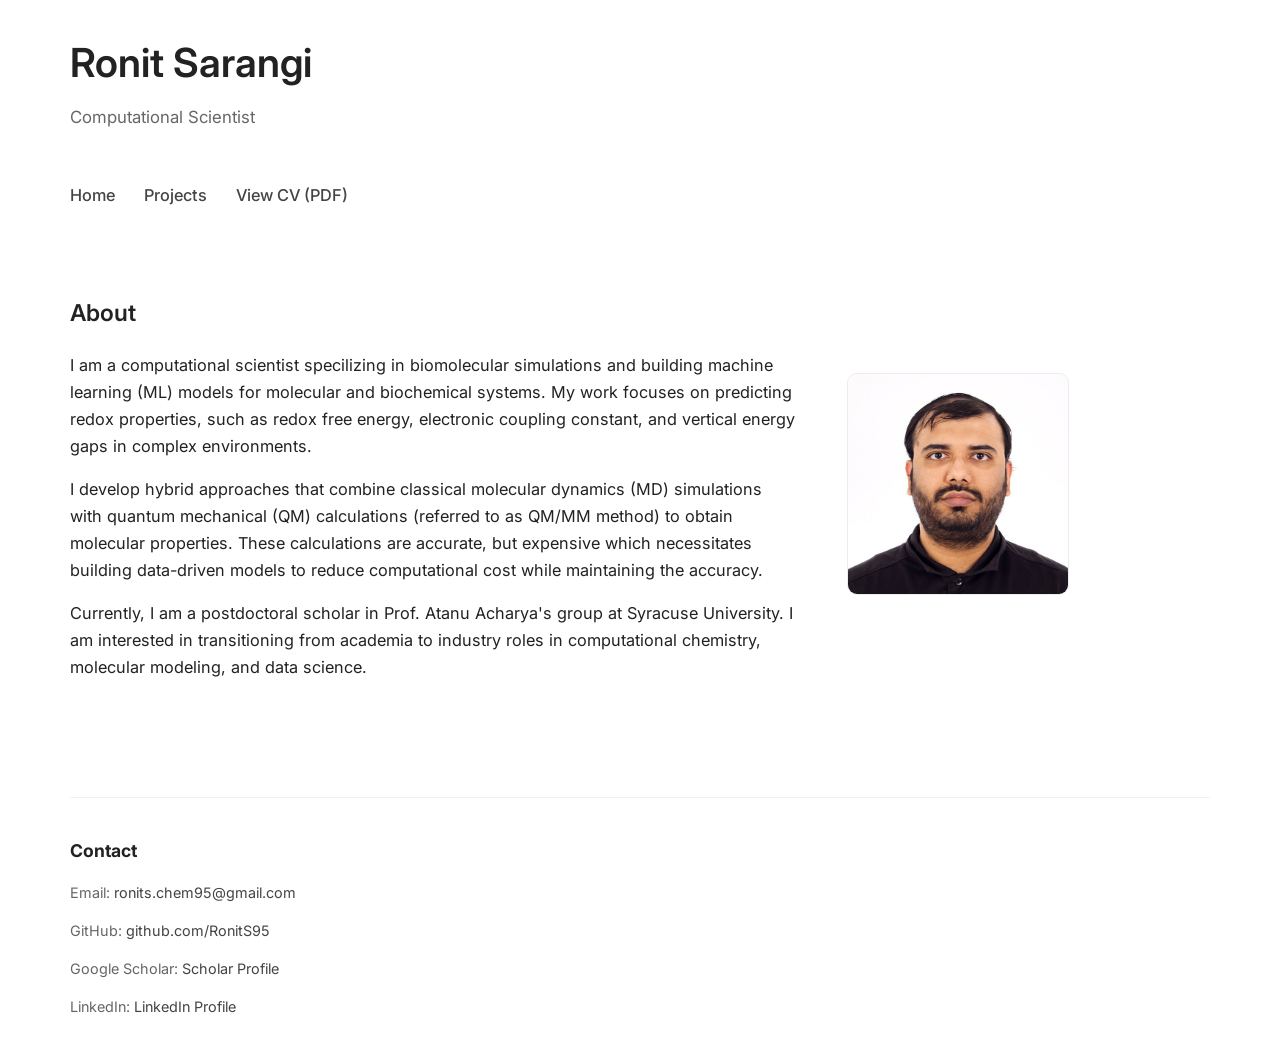
==== index.html @ 6b067dc4 "Initial portfolio upload" ====
<!DOCTYPE html>
<html lang="en">
    <head>
        <link rel="preconnect" href="https://fonts.googleapis.com">
        <link rel="preconnect" href="https://fonts.gstatic.com" crossorigin>
        <link href="https://fonts.googleapis.com/css2?family=Inter:wght@300;400;500;600&display=swap" rel="stylesheet">

        <meta charset="UTF-8">
        <title>Ronit Sarangi | Computational Scientist</title>
        <link rel="stylesheet" href="style.css">
    </head>

    <body>
        <header>
            <h1>Ronit Sarangi</h1>
            <p class="subtitle">Computational Scientist</p>
        </header>

        <nav>
            <a href="index.html">Home</a>
            <a href="projects.html">Projects</a>
            
            <a class="cv_button" href="assets/Resume_Ronit_Sarangi.pdf" target="_blank">
                View CV (PDF)
            </a>
        </nav>
        
        <main>
            <section class="about-section">
                <div class="about-text">

                    <h2>About</h2>
                    <p>
                    I am a computational scientist specilizing in biomolecular simulations and building
                    machine learning (ML) models for molecular and biochemical systems. My work focuses 
                    on predicting redox properties, such as redox free energy, electronic coupling 
                    constant, and vertical energy gaps in complex environments.  
                    </p>

                    <p>
                    I develop hybrid approaches that combine classical molecular dynamics (MD) simulations 
                    with quantum mechanical (QM) calculations (referred to as QM/MM method) to obtain 
                    molecular properties. These calculations are accurate, but expensive which necessitates 
                    building data-driven models to reduce computational cost while maintaining the accuracy. 
                    </p>

                    <p>
                    Currently, I am a postdoctoral scholar in Prof. Atanu Acharya's group at Syracuse University.
                    I am interested in transitioning from academia to industry roles in computational chemistry, 
                    molecular modeling, and data science. 
                    </p>
                </div>

                <div class="profile-image">
                    <img src="assets/1.jpg" alt="Profile photo">
                </div>

            </section>
        </main>

    <footer id="contact">

        <h3>Contact</h3>

        <p>Email: 
            <a href="mailto:ronits.chem95@gmail.com">
            ronits.chem95@gmail.com
            </a>
        </p>

        <p>GitHub: 
            <a href="https://github.com/RonitS95" target="_blank">
                github.com/RonitS95 
            </a>
        </p>

        <p>
            Google Scholar:
            <a href="https://scholar.google.com/citations?user=qcAlk1kAAAAJ&hl=en&oi=ao" target="_blank">
                Scholar Profile
            </a>
        </p>

        <p>
            LinkedIn: 
            <a href="https://linkedin.com/in/ronit-sarangi-21043a260" target="_blank">
                LinkedIn Profile
            </a>
        </p>
    </footer>

    </body>
</html>
---- style.css ----
body {
    /*font-family: -apple-system, BlinkMacSystemFont, "Segoe UI", sans-serif; */
    font-family: 'Inter', sans-serif;
    font-size: 1.02rem;
    line-height: 1.65;

    margin: 30px auto;
    max-width: 1140px;
    padding: 0 24px;

    color: #222;
    background-color: #ffffff;

    /* comment this out when finished */
    /*outline: 1px solid red;*/
}

/* ---------- Typography ---------- */

h1 {
    font-size: 2.5rem;
    font-weight: 600;
    margin-bottom: 8px;
}

h2 {
    font-size: 1.45rem;
    font-weight: 600;
    line-height: 1.3;
    margin-bottom: 24px;
}

.subtitle {
    color: #666;
    font-size: 1.05rem;
    margin-top: 0;
}

/* ---------- Navigation ---------- */

nav {
    margin: 50px 0 70px 0;
}

nav a {
    margin-right: 24px;
    text-decoration: none;
    color: #444;
    font-weight: 500;
    transition: color 0.2s ease;
}

nav a:hover {
    color: #000;
    text-decoration: underline;
}

.cv-button {
    margin-left: 10px;
    padding: 6px 12px;
    border: 1px solid #ddd;
    border-radius: 6px;
    text-decoration: none;
    color: #222;
    font-weight: 500;

    transition: all 0.2s ease;
}

.cv-button:hover {
    border-color: #aaa;
    color: #000;
}

/* ---------- Homepage About Section ---------- */

.about-section {
    display: flex;
    gap: 50px;
    align-items: center;
    margin-top: 60px;
}

.about-text {
    flex: 2;
}

.profile-image {
    flex: 1;
}

.profile-image img {
    width: 220px;
    height: 220px;
    object-fit: cover;
    border-radius: 10px;
    border: 1px solid #ececec
}

/* ---------- Project Sections ---------- */

.project {
    margin-top: 60px;
    margin-bottom: 100px;
    padding-bottom: 20px;
    border-bottom: 1px solid #f0f0f0;
}

.project-content {
    display: flex;
    gap: 40px;
    align-items: flex-start;
}

.project-text {
    flex: 2;
}

.project-image {
    flex: 1;
}

.project-image img {
    width: 100%;
    height: auto;
    border-radius: 10px;
    border: 1px solid #e5e5e5;
}

.project h2 {
    line-height: 1.3;
    margin-bottom: 25px;
}

.paper-link {
    margin-top: 8px;
    font-size: 0.95rem;
    color: #666;
}

.paper-link a {
    color: #444;
    text-decoration: none;
}

.paper-link a:hover {
    text-decoration: underline;
}

.tools {
    margin-top: 20px;
    color: #666;
    font-size: 0.95rem;
}

/* ---------- Additional Project ---------- */
.archive-link {
    margin-top: 12px;
    color: #666;
    font-size: 0.97rem;
}

.archive-link a {
    color: #444;
    text-decoration: none;
}

.archive-link a:hover {
    text-decoration: underline;
}

.back-link {
    margin-top: 14px;
    font-size: 0.95rem;
}

.back-link a {
    color: #444;
    text-decoration: none;
}

.back-link a:hover {
    text-decoration: underline;
}

.archive-grid {
    display: grid;
    grid-template-columns: repeat(auto-fit, minmax(280px, 1fr));
    gap: 36px;
    margin-top: 50px;
}

.archive-card img {
    width: 100%;
    aspect-ratio: 4 / 3;
    object-fit: cover;
    transition: translateY(-3px);
    border-radius: 10px;
    border: 1px solid #ececec;
}

.archive-card:hover {
    transform: translateY(-3px);
}

.archive-card h3 {
    margin-top: 16px;
    margin-bottom: 8px;
    font-size: 1.05rem;
    line-height: 1.35;
}

.archive-card p {
    font-size: 0.95rem;
    color: #666;
    line-height: 1.5;
}

/* ---------- Footer ---------- */

footer {
    margin-top: 100px;
    padding-top: 20px;
    font-size: 0.9rem;
    color: #666;
    border-top: 1px solid #f0f0f0;
}

footer h3 {
    font-size: 1.1rem;
    margin-bottom: 16px;
    color: #222;
}

footer p {
    margin-bottom: 10px;
}

footer a {
    color: #444;
    text-decoration: none;
}

footer a:hover {
    text-decoration: underline;
}

/* ---------- Responsive Design ---------- */

@media (max-width: 768px) {
    body {
        margin: 40px auto;
    }
    .project-content {
        flex-direction: column;
    }
    .about-section {
        flex-direction: column-reverse;
        align-items: flex-start;
    }
    .profile-image img {
        width: 180px;
        height: 180px;
    }
}
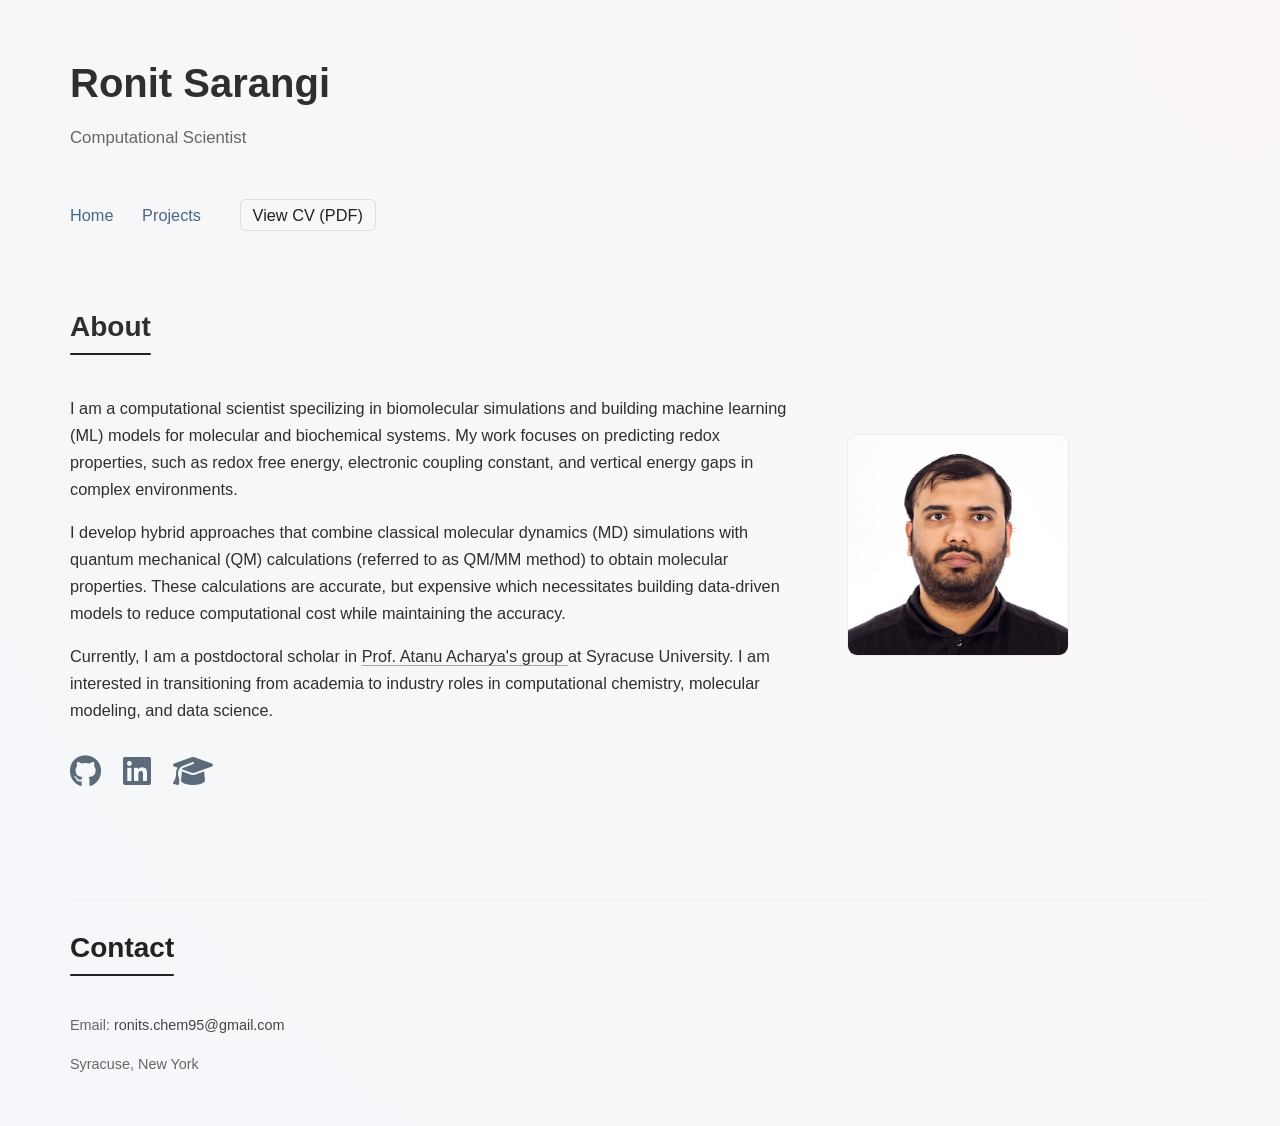
==== commit b584e492: "Modified website, projects, added links" ====
--- a/index.html
+++ b/index.html
@@ -8,6 +8,8 @@
         <meta charset="UTF-8">
         <title>Ronit Sarangi | Computational Scientist</title>
         <link rel="stylesheet" href="style.css">
+        <link rel="stylesheet" href="https://cdnjs.cloudflare.com/ajax/libs/font-awesome/6.5.1/css/all.min.css"/>
+
     </head>
 
     <body>
@@ -20,7 +22,7 @@
             <a href="index.html">Home</a>
             <a href="projects.html">Projects</a>
             
-            <a class="cv_button" href="assets/Resume_Ronit_Sarangi.pdf" target="_blank">
+            <a class="cv-button" href="assets/Resume_Ronit_Sarangi.pdf" target="_blank">
                 View CV (PDF)
             </a>
         </nav>
@@ -29,7 +31,7 @@
             <section class="about-section">
                 <div class="about-text">
 
-                    <h2>About</h2>
+                    <h2 class="section-title">About</h2>
                     <p>
                     I am a computational scientist specilizing in biomolecular simulations and building
                     machine learning (ML) models for molecular and biochemical systems. My work focuses 
@@ -45,12 +47,27 @@
                     </p>
 
                     <p>
-                    Currently, I am a postdoctoral scholar in Prof. Atanu Acharya's group at Syracuse University.
+                    Currently, I am a postdoctoral scholar in <a href="https://www.acharyalab.com/" target="_blank" class="inline-link">
+                    Prof. Atanu Acharya's group </a> at Syracuse University.
                     I am interested in transitioning from academia to industry roles in computational chemistry, 
                     molecular modeling, and data science. 
                     </p>
+
+                    <div class="social-icons">
+
+                    <a href="https://github.com/RonitS95" target="_blank">
+                    <i class="fab fa-github"></i>
+                    </a>
+
+                    <a href="https://linkedin.com/in/ronit-sarangi-21043a260" target="_blank">
+                    <i class="fab fa-linkedin"></i>
+                    </a>
+
+                    <a href="https://scholar.google.com/citations?user=qcAlk1kAAAAJ&hl=en&oi=ao" target="_blank">
+                    <i class="fas fa-graduation-cap"></i>
+                    </a>
                 </div>
-
+                </div>
                 <div class="profile-image">
                     <img src="assets/1.jpg" alt="Profile photo">
                 </div>
@@ -60,33 +77,17 @@
 
     <footer id="contact">
 
-        <h3>Contact</h3>
+        <h3 class="section-title">Contact</h3>
 
         <p>Email: 
             <a href="mailto:ronits.chem95@gmail.com">
             ronits.chem95@gmail.com
             </a>
         </p>
-
-        <p>GitHub: 
-            <a href="https://github.com/RonitS95" target="_blank">
-                github.com/RonitS95 
-            </a>
+        <p>
+        Syracuse, New York
         </p>
 
-        <p>
-            Google Scholar:
-            <a href="https://scholar.google.com/citations?user=qcAlk1kAAAAJ&hl=en&oi=ao" target="_blank">
-                Scholar Profile
-            </a>
-        </p>
-
-        <p>
-            LinkedIn: 
-            <a href="https://linkedin.com/in/ronit-sarangi-21043a260" target="_blank">
-                LinkedIn Profile
-            </a>
-        </p>
     </footer>
 
     </body>
--- a/style.css
+++ b/style.css
@@ -1,18 +1,23 @@
 body {
-    /*font-family: -apple-system, BlinkMacSystemFont, "Segoe UI", sans-serif; */
-    font-family: 'Inter', sans-serif;
+    font-family: -apple-system, BlinkMacSystemFont, "Segoe UI", sans-serif; 
+    /*font-family: 'Inter', sans-serif;*/
     font-size: 1.02rem;
     line-height: 1.65;
 
-    margin: 30px auto;
+    margin: 50px auto;
     max-width: 1140px;
     padding: 0 24px;
 
-    color: #222;
-    background-color: #ffffff;
-
+    color: #2f2f2f;
+    background-color: #f8f9fb;
+    background:
+    radial-gradient(
+    circle at top right,
+    #fbf7f7,
+    #f5f7fa
+);
     /* comment this out when finished */
-    /*outline: 1px solid red;*/
+    /*outline: 1px solid red; */
 }
 
 /* ---------- Typography ---------- */
@@ -24,10 +29,34 @@
 }
 
 h2 {
-    font-size: 1.45rem;
+    font-size: 1.75rem;
     font-weight: 600;
     line-height: 1.3;
+    margin-top: 10px;
     margin-bottom: 24px;
+
+    position: relative;
+    display: inline-block;
+}
+
+.section-title {
+    font-size: 1.75rem;
+    font-weight: 600;
+    line-height: 1.3;
+    margin-top: 10px;
+    margin-bottom: 24px;
+
+    position: relative;
+    display: inline-block;
+}
+.section-title::after {
+    content: "";
+    display: block;
+    width: 100%;
+    height: 2px;
+    margin-top: 8px;
+    background-color: #222;
+    border-radius: 2px;
 }
 
 .subtitle {
@@ -45,13 +74,13 @@
 nav a {
     margin-right: 24px;
     text-decoration: none;
-    color: #444;
+    color: #4a6785;
     font-weight: 500;
     transition: color 0.2s ease;
 }
 
 nav a:hover {
-    color: #000;
+    color: #2f2f2f;
     text-decoration: underline;
 }
 
@@ -97,6 +126,39 @@
     border: 1px solid #ececec
 }
 
+.inline-link {
+    color: inherit;
+    text-decoration: underline;
+    text-decoration-color: #9aa7b3;
+    text-underline-offset: 3px;
+    transition: color 0.2s ease,
+                text-decoration-color 0.2s ease;
+}
+
+.inline-link:hover {
+    color: #4a6785;
+    text-decoration-color: #4a6785;
+}
+
+.social-icons {
+    margin-top: 22px;
+    display: flex;
+    gap: 22px;
+}
+
+.social-icons a {
+    color: #5b6b7a;
+    font-size: 2rem;
+    transition: color 0.2s ease, transform 0.2s ease;
+}
+
+.social-icons a:hover {
+    color: #2f2f2f;
+    transform: translateY(-2px);
+}
+
+
+
 /* ---------- Project Sections ---------- */
 
 .project {
@@ -148,46 +210,36 @@
 }
 
 .tools {
+    display: inline-block;
     margin-top: 20px;
-    color: #666;
+    padding: 8px 14px;
+
+    border: 1px solid #e3e6e8;
+    border-radius: 8px;
+
+    color: #444;
+    background-color: #f1f3f5;
     font-size: 0.95rem;
+    line-height: 1.5;
 }
 
 /* ---------- Additional Project ---------- */
-.archive-link {
-    margin-top: 12px;
-    color: #666;
-    font-size: 0.97rem;
-}
-
-.archive-link a {
-    color: #444;
-    text-decoration: none;
-}
-
-.archive-link a:hover {
-    text-decoration: underline;
-}
-
-.back-link {
-    margin-top: 14px;
-    font-size: 0.95rem;
-}
-
-.back-link a {
-    color: #444;
-    text-decoration: none;
-}
-
-.back-link a:hover {
-    text-decoration: underline;
-}
 
 .archive-grid {
     display: grid;
     grid-template-columns: repeat(auto-fit, minmax(280px, 1fr));
     gap: 36px;
-    margin-top: 50px;
+    margin-top: 40px;
+}
+
+.archive-card {
+    background: #ffffff;
+    padding: 14px;
+    border-radius: 14px;
+    border: 1px solid #ececec;
+    box-shadow: 0 2px 8px rgba(0,0,0,0.04);
+    transition: transform 0.2s ease,
+                box-shadow 0.2s ease;
 }
 
 .archive-card img {
@@ -201,6 +253,7 @@
 
 .archive-card:hover {
     transform: translateY(-3px);
+    box-shadow: 0 6px 18px rgba(0,0,0,0.07);
 }
 
 .archive-card h3 {
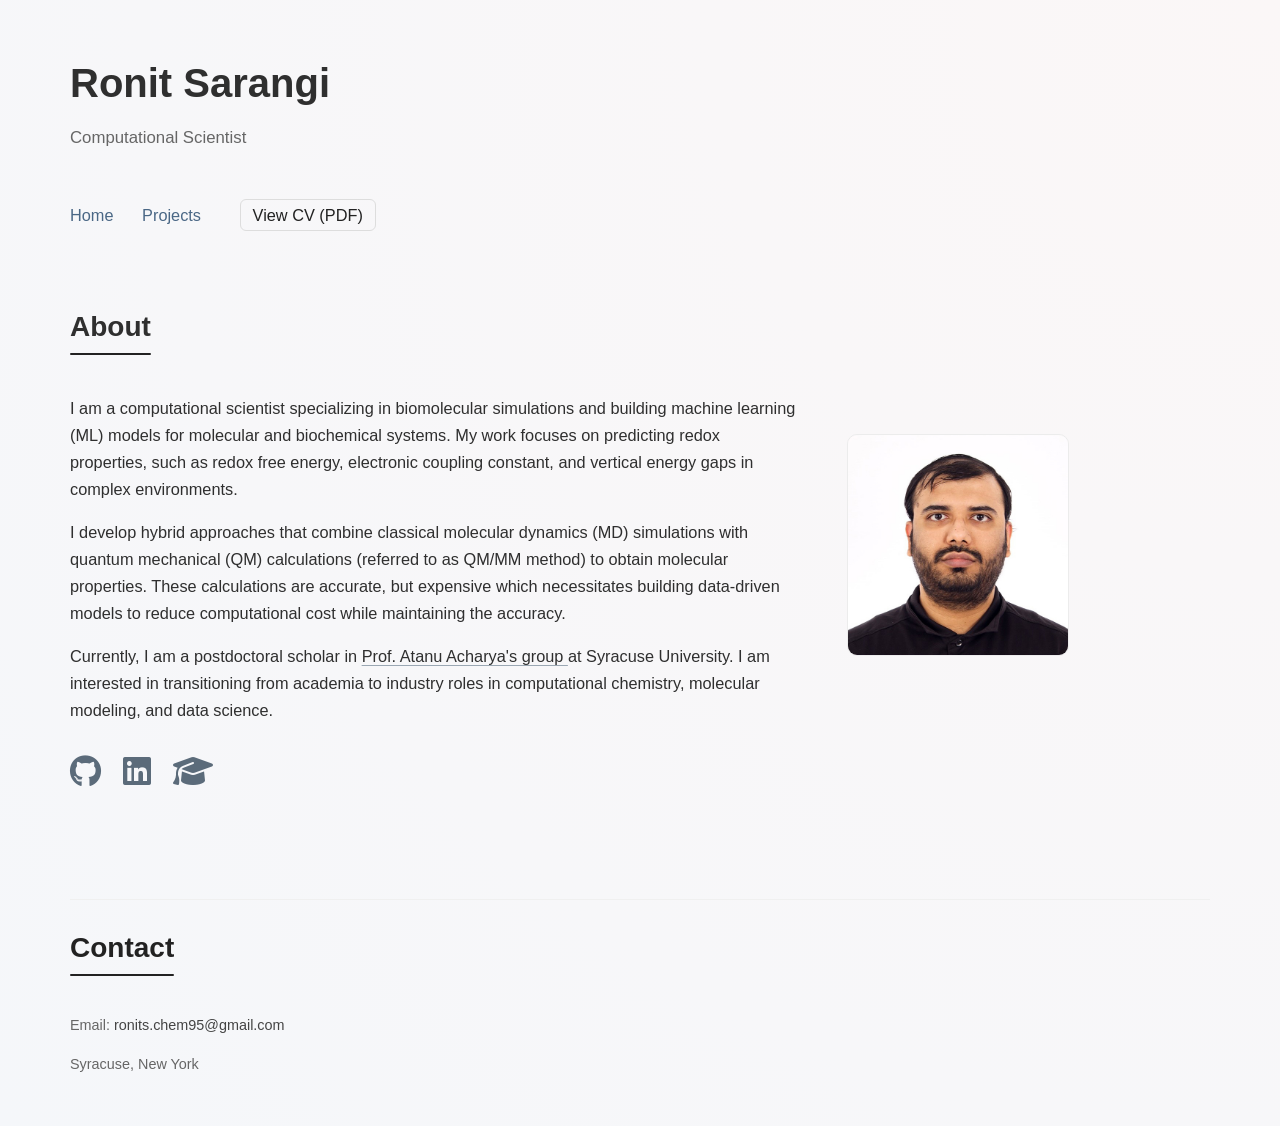
==== commit 980cd0e9: "Update index.html fixed typo" ====
--- a/index.html
+++ b/index.html
@@ -33,7 +33,7 @@
 
                     <h2 class="section-title">About</h2>
                     <p>
-                    I am a computational scientist specilizing in biomolecular simulations and building
+                    I am a computational scientist specializing in biomolecular simulations and building
                     machine learning (ML) models for molecular and biochemical systems. My work focuses 
                     on predicting redox properties, such as redox free energy, electronic coupling 
                     constant, and vertical energy gaps in complex environments.  
@@ -91,4 +91,4 @@
     </footer>
 
     </body>
-</html>+</html>
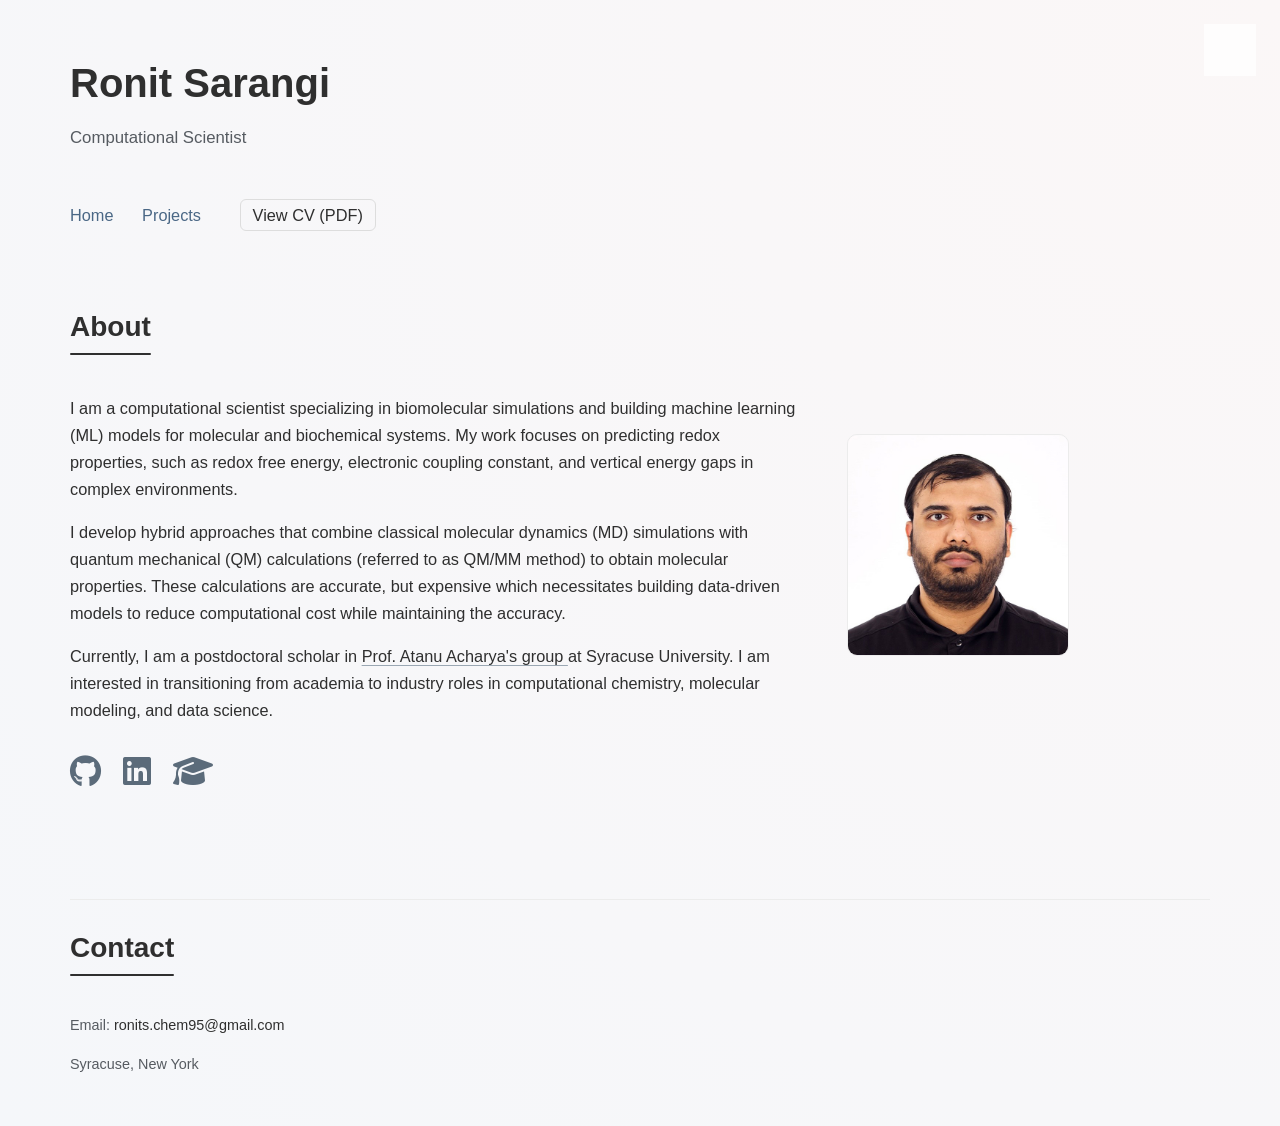
==== commit edc4beb5: "Added dark mode and updated images and cv" ====
--- a/index.html
+++ b/index.html
@@ -7,12 +7,19 @@
 
         <meta charset="UTF-8">
         <title>Ronit Sarangi | Computational Scientist</title>
+        <meta name="description" content="Computational scientist specializing in biomolecular simulations, machine learning 
+        for molecular systems, and computational chemistry.">
+
         <link rel="stylesheet" href="style.css">
         <link rel="stylesheet" href="https://cdnjs.cloudflare.com/ajax/libs/font-awesome/6.5.1/css/all.min.css"/>
 
     </head>
 
     <body>
+        <button id="theme-toggle" aria-label="Toggle dark mode">
+            <i class="fas fa-moon"></i>
+        </button>
+        
         <header>
             <h1>Ronit Sarangi</h1>
             <p class="subtitle">Computational Scientist</p>
@@ -55,15 +62,15 @@
 
                     <div class="social-icons">
 
-                    <a href="https://github.com/RonitS95" target="_blank">
+                    <a href="https://github.com/RonitS95" target="_blank" title="GitHub">
                     <i class="fab fa-github"></i>
                     </a>
 
-                    <a href="https://linkedin.com/in/ronit-sarangi-21043a260" target="_blank">
+                    <a href="https://linkedin.com/in/ronit-sarangi-21043a260" target="_blank" title="LinkedIn">
                     <i class="fab fa-linkedin"></i>
                     </a>
 
-                    <a href="https://scholar.google.com/citations?user=qcAlk1kAAAAJ&hl=en&oi=ao" target="_blank">
+                    <a href="https://scholar.google.com/citations?user=qcAlk1kAAAAJ&hl=en&oi=ao" target="_blank" title="Google Scholar">
                     <i class="fas fa-graduation-cap"></i>
                     </a>
                 </div>
@@ -90,5 +97,41 @@
 
     </footer>
 
+    <script>
+        const toggleButton =
+        document.getElementById("theme-toggle");
+
+        /* Load saved theme */ 
+        if (localStorage.getItem("theme") == "dark") {
+            document.body.classList.add("dark-mode");
+
+            const icon = toggleButton.querySelector("i");
+            icon.classList.remove("fa-moon");
+            icon.classList.add("fa-sun");
+        }
+        
+        /* Toggle theme */ 
+        toggleButton.addEventListener("click", () => {
+        document.body.classList.toggle("dark-mode");
+
+        const icon = toggleButton.querySelector("i");
+
+        if (
+            document.body.classList.contains("dark-mode")
+        ) {
+            icon.classList.remove("fa-moon");
+            icon.classList.add("fa-sun");
+
+            localStorage.setItem("theme", "dark");
+        } else {
+            icon.classList.remove("fa-sun");
+            icon.classList.add("fa-moon");
+
+            localStorage.setItem("theme", "light");
+        }
+
+    });
+    </script>
+
     </body>
 </html>
--- a/style.css
+++ b/style.css
@@ -1,3 +1,39 @@
+:root {
+    --bg-color: #f8f9fb;
+    --text-color: #2f2f2f;
+    --card-color: #ffffff;
+    --border-color: #ececec;
+
+    --gradient-start: #fbf7f7;
+    --gradient-end: #f5f7fa;
+
+    --muted-text: #565b61;
+    --link-color: #4a6785;
+
+    --toggle-bg: rgba(255,255,255,0.75);
+    --toggle-border: #dddddd;
+
+    --hover-color: #2f2f2f;
+    --paper-link-color: #444444;
+}
+
+body.dark-mode {
+    --bg-color: #111418;
+    --text-color: #e7e7e7;
+    --card-color: #1b2128;
+    --border-color: #2b3138;
+
+    --gradient-start: #15191f;
+    --gradient-end: #111418;
+    --link-color: #8fb3d9;
+
+    --toggle-bg: rgba(30,35,42,0.85);
+    --toggle-border: #2f3740;
+
+    --hover-color: #ffffff;
+    --paper-link-color: #b8c7d9;
+}
+
 body {
     font-family: -apple-system, BlinkMacSystemFont, "Segoe UI", sans-serif; 
     /*font-family: 'Inter', sans-serif;*/
@@ -8,16 +44,51 @@
     max-width: 1140px;
     padding: 0 24px;
 
-    color: #2f2f2f;
-    background-color: #f8f9fb;
+    color: var(--text-color);
+    background-color: var(--bg-color);
     background:
     radial-gradient(
     circle at top right,
-    #fbf7f7,
-    #f5f7fa
+    var(--gradient-start),
+    var(--gradient-end)
 );
     /* comment this out when finished */
     /*outline: 1px solid red; */
+}
+
+#theme-toggle {
+    position: fixed;
+    display: flex;
+    align-items: center;
+    justify-content: center;
+
+    top: 24px;
+    right: 24px;
+    width: 52px;
+    height: 52px;
+
+    border: 1px solid var(--toggle-border);
+    border-radius: 10px;
+
+    background-color: var(--toggle-bg);
+    color: var(--muted-text);
+
+    cursor: pointer;
+    font-size: 1.4rem;
+    backdrop-filter: blur(8px);
+
+    transition:
+        background-color  0.2s ease,
+        border-color 0.2s ease,
+        transform 0.2s ease,
+        color 0.2s ease;
+
+    z-index: 1000;
+}
+
+#theme-toggle:hover {
+    transform: translateY(-2px);
+    border-color: #aaaaaa; 
 }
 
 /* ---------- Typography ---------- */
@@ -55,12 +126,12 @@
     width: 100%;
     height: 2px;
     margin-top: 8px;
-    background-color: #222;
+    background-color: var(--text-color);
     border-radius: 2px;
 }
 
 .subtitle {
-    color: #666;
+    color: var(--muted-text);
     font-size: 1.05rem;
     margin-top: 0;
 }
@@ -74,13 +145,13 @@
 nav a {
     margin-right: 24px;
     text-decoration: none;
-    color: #4a6785;
+    color: var(--link-color);
     font-weight: 500;
     transition: color 0.2s ease;
 }
 
 nav a:hover {
-    color: #2f2f2f;
+    color: var(--text-color);
     text-decoration: underline;
 }
 
@@ -90,7 +161,7 @@
     border: 1px solid #ddd;
     border-radius: 6px;
     text-decoration: none;
-    color: #222;
+    color: var(--text-color);
     font-weight: 500;
 
     transition: all 0.2s ease;
@@ -98,7 +169,7 @@
 
 .cv-button:hover {
     border-color: #aaa;
-    color: #000;
+    color: var(--text-color);
 }
 
 /* ---------- Homepage About Section ---------- */
@@ -153,7 +224,7 @@
 }
 
 .social-icons a:hover {
-    color: #2f2f2f;
+    color: var(--hover-color);
     transform: translateY(-2px);
 }
 
@@ -165,7 +236,7 @@
     margin-top: 60px;
     margin-bottom: 100px;
     padding-bottom: 20px;
-    border-bottom: 1px solid #f0f0f0;
+    border-bottom: 1px solid var(--border-color);
 }
 
 .project-content {
@@ -186,7 +257,7 @@
     width: 100%;
     height: auto;
     border-radius: 10px;
-    border: 1px solid #e5e5e5;
+    border: 1px solid var(--border-color);
 }
 
 .project h2 {
@@ -197,15 +268,16 @@
 .paper-link {
     margin-top: 8px;
     font-size: 0.95rem;
-    color: #666;
+    color: var(--muted-text);
 }
 
 .paper-link a {
-    color: #444;
+    color: var(--paper-link-color);
     text-decoration: none;
 }
 
 .paper-link a:hover {
+    color: var(--hover-color);
     text-decoration: underline;
 }
 
@@ -214,11 +286,11 @@
     margin-top: 20px;
     padding: 8px 14px;
 
-    border: 1px solid #e3e6e8;
+    border: 1px solid var(--border-color);
     border-radius: 8px;
 
-    color: #444;
-    background-color: #f1f3f5;
+    color: var(--text-color);
+    background-color: var(--card-color);
     font-size: 0.95rem;
     line-height: 1.5;
 }
@@ -233,10 +305,10 @@
 }
 
 .archive-card {
-    background: #ffffff;
+    background: var(--card-color);
     padding: 14px;
     border-radius: 14px;
-    border: 1px solid #ececec;
+    border: 1px solid var(--border-color);
     box-shadow: 0 2px 8px rgba(0,0,0,0.04);
     transition: transform 0.2s ease,
                 box-shadow 0.2s ease;
@@ -248,7 +320,7 @@
     object-fit: cover;
     transition: translateY(-3px);
     border-radius: 10px;
-    border: 1px solid #ececec;
+    border: 1px solid var(--border-color);
 }
 
 .archive-card:hover {
@@ -265,7 +337,7 @@
 
 .archive-card p {
     font-size: 0.95rem;
-    color: #666;
+    color: var(--muted-text);
     line-height: 1.5;
 }
 
@@ -275,14 +347,14 @@
     margin-top: 100px;
     padding-top: 20px;
     font-size: 0.9rem;
-    color: #666;
-    border-top: 1px solid #f0f0f0;
+    color: var(--muted-text);
+    border-top: 1px solid var(--border-color);
 }
 
 footer h3 {
     font-size: 1.1rem;
     margin-bottom: 16px;
-    color: #222;
+    color: var(--text-color);
 }
 
 footer p {
@@ -290,7 +362,7 @@
 }
 
 footer a {
-    color: #444;
+    color: var(--text-color);
     text-decoration: none;
 }
 
